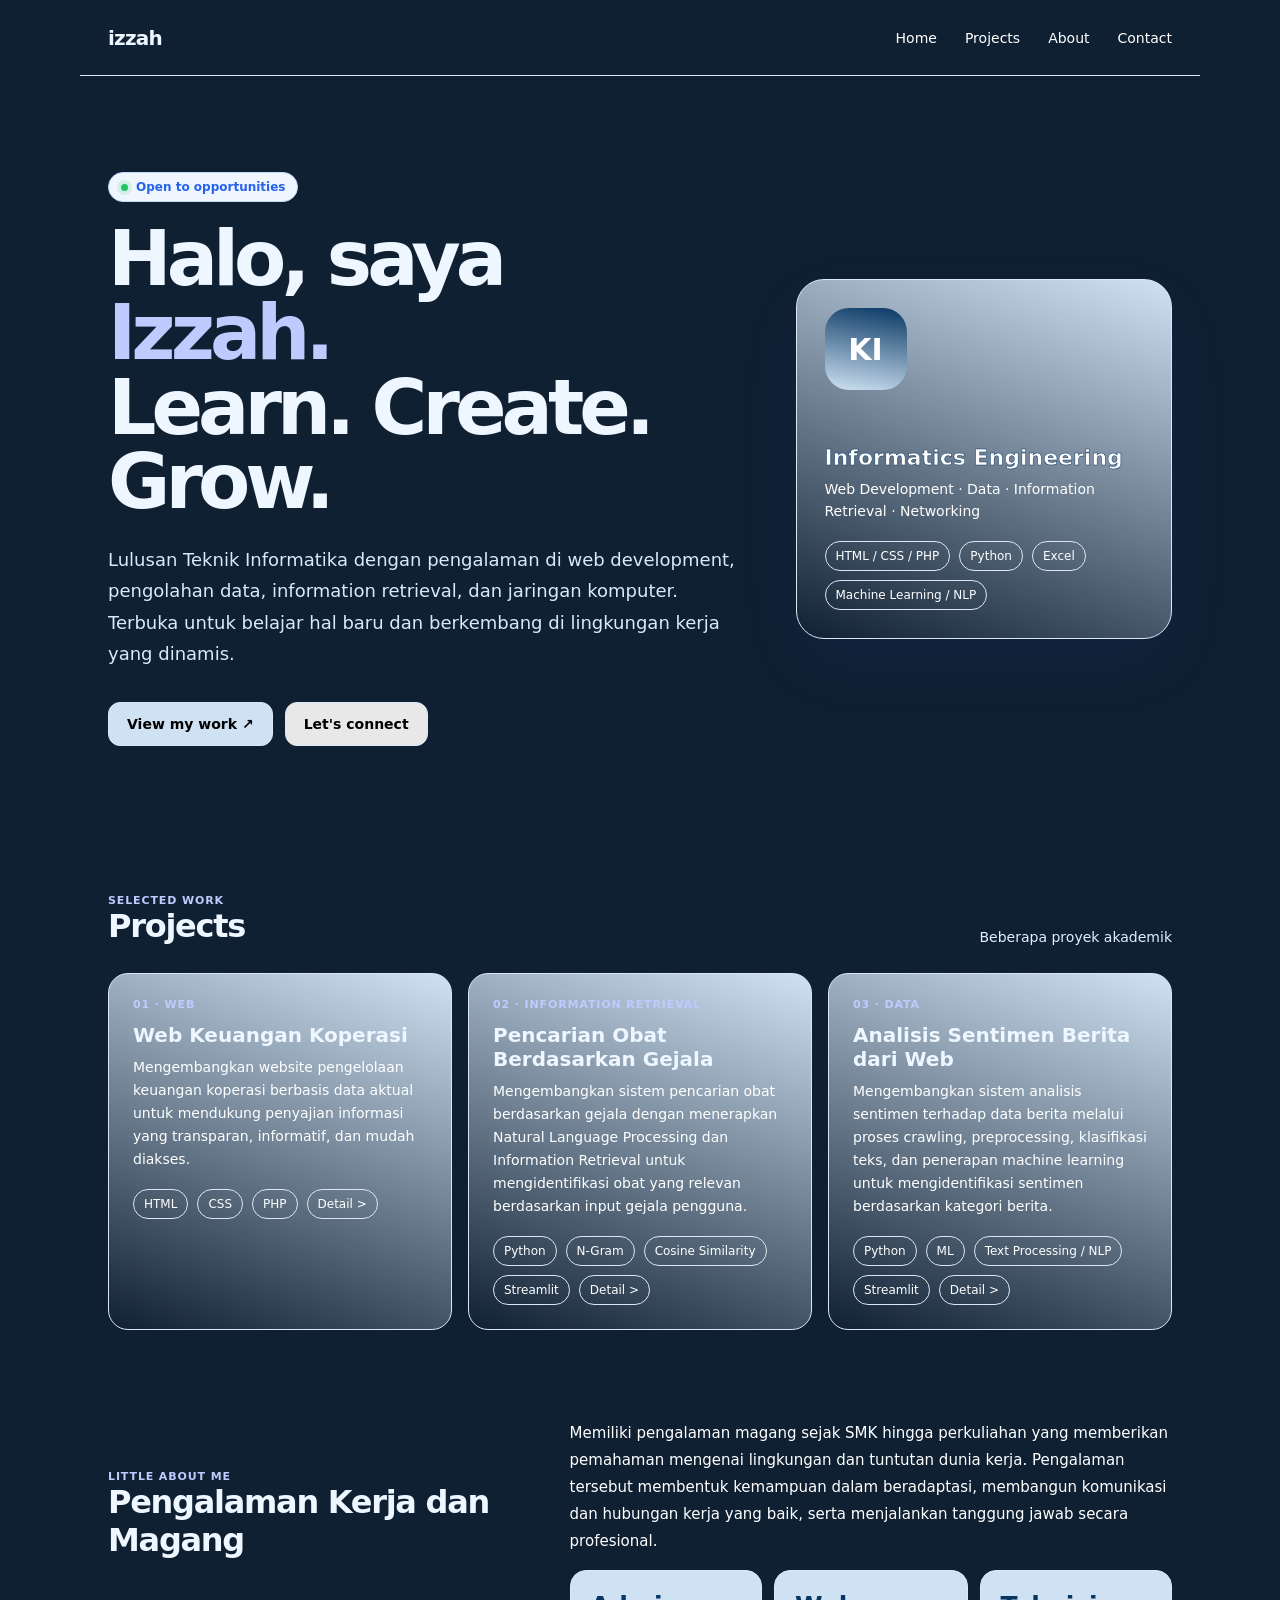
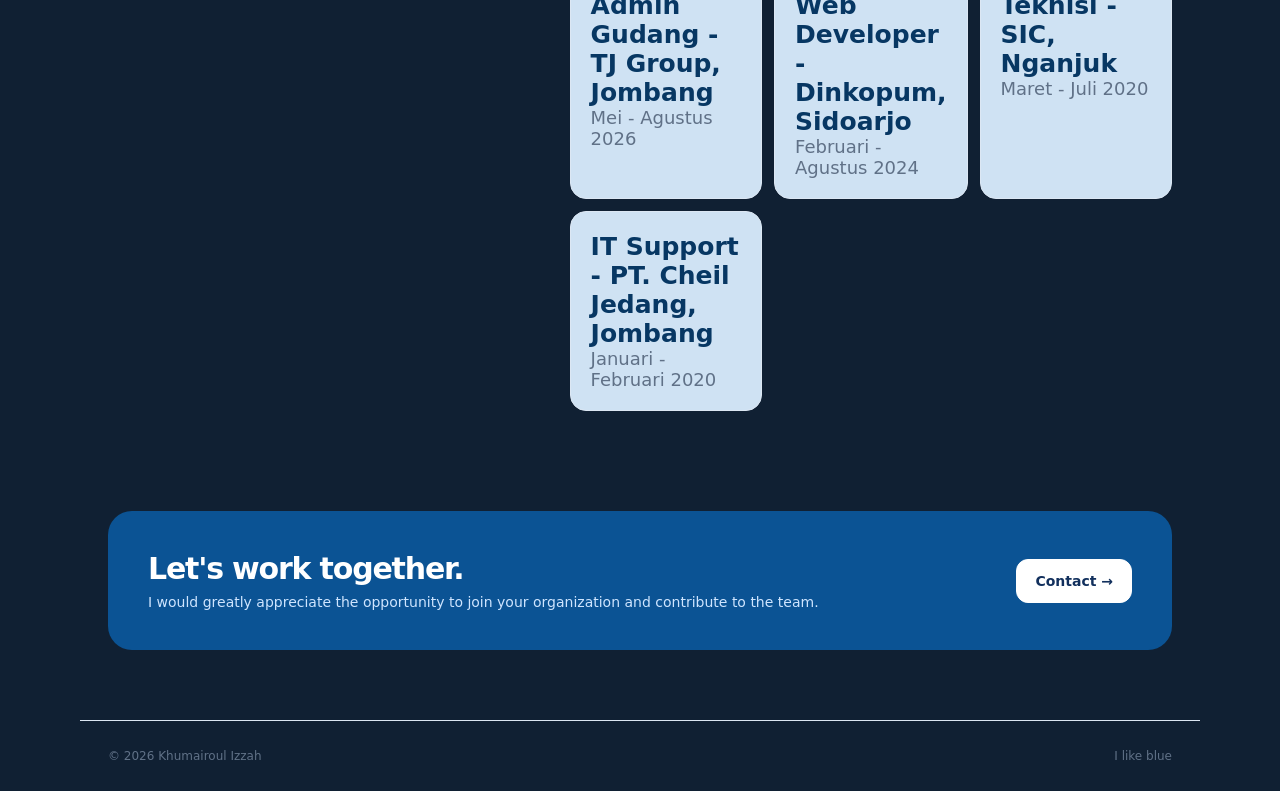
==== index.html @ 6274a968 "Add files via upload" ====
<!doctype html>
<html lang="id">
<head>
    <meta charset="utf-8">
    <meta name="viewport" content="width=device-width, initial-scale=1">
    <title>About KI</title>

    <link rel="stylesheet" href="style.css">
</head>

<body>

<div class="root">

    <nav>
        <div class="logo">izzah<span>.</span></div>

        <div class="navlinks">
            <a href="#home">Home</a>
            <a href="#projects">Projects</a>
            <a href="#about">About</a>
            <a href="#contact">Contact</a>
        </div>
    </nav>

    <main id="home">

        <!-- HERO -->
        <section class="hero">

            <div>
                <div class="eyebrow">
                    <span class="dot"></span>
                    Open to opportunities
                </div>

                <h1>
                    Halo, saya <em>Izzah.</em><br>
                    Learn. Create. Grow.
                </h1>

                <p style="color: #d3eaff;">
                    Lulusan Teknik Informatika dengan pengalaman di web development, pengolahan data, information retrieval, dan jaringan komputer. Terbuka untuk belajar hal baru dan berkembang di lingkungan kerja yang dinamis.
                </p>

                <div class="actions">
                    <a class="btn primary" href="#projects" style="color: black; background-color: #cfe2f3;">
                        View my work ↗
                    </a>

                    <a class="btn secondary" href="#contact" style="background-color: #e8e8e8; color: black;">
                        Let's connect
                    </a>
                </div>
            </div>

            <div class="profile-card">

                <div class="avatar">
                    KI
                </div>

                <div class="mini">
                    <h3 style="color: white; -webkit-text-stroke: 0.5px #073763;">Informatics Engineering</h3>

                    <p style="color: white;">
                        Web Development · Data · Information Retrieval · Networking
                    </p>

                    <div class="skills">
                        <span class="skill">HTML / CSS / PHP</span>
                        <span class="skill">Python</span>
                        <span class="skill">Excel</span>
                        <span class="skill">Machine Learning / NLP</span>
                    </div>
                </div>

            </div>

        </section>


        <!-- PROJECTS -->
        <section class="section" id="projects">

            <div class="section-head">

                <div>
                    <div class="tag">Selected work</div>
                    <h2>Projects</h2>
                </div>

                <p style="color: #e0f0ff;">Beberapa proyek akademik</p>

            </div>


            <div class="grid">

                <article class="card">

                    <div class="tag">01 · Web</div>

                    <h3>Web Keuangan Koperasi</h3>

                    <p style="color: white;">
                        Mengembangkan website pengelolaan keuangan koperasi berbasis data aktual untuk mendukung penyajian informasi yang transparan, informatif, dan mudah diakses.
                    </p>

                    <div class="skills">
                        <span class="skill">HTML</span>
                        <span class="skill">CSS</span>
                        <span class="skill">PHP</span>
                        <a href="d_web.html" class="skill">Detail ></a>
                    </div>

                </article>


                <article class="card">

                    <div class="tag">02 · Information Retrieval</div>

                    <h3>Pencarian Obat Berdasarkan Gejala</h3>

                    <p style="color: white;">
                        Mengembangkan sistem pencarian obat berdasarkan gejala dengan menerapkan Natural Language Processing dan Information Retrieval untuk mengidentifikasi obat yang relevan berdasarkan input gejala pengguna.
                    </p>

                    <div class="skills">
                        <span class="skill">Python</span>
                        <span class="skill">N-Gram</span>
                        <span class="skill">Cosine Similarity</span>
                        <span class="skill">Streamlit</span>
                        <a href="d_obat.html" class="skill">Detail ></a>
                    </div>

                </article>


                <article class="card">

                    <div class="tag">03 · Data</div>

                    <h3>Analisis Sentimen Berita dari Web</h3>

                    <p style="color: white;">
                        Mengembangkan sistem analisis sentimen terhadap data berita melalui proses crawling, preprocessing, klasifikasi teks, dan penerapan machine learning untuk mengidentifikasi sentimen berdasarkan kategori berita.
                    </p>

                    <div class="skills">
                        <span class="skill">Python</span>
                        <span class="skill">ML</span>
                        <span class="skill">Text Processing / NLP</span>
                        <span class="skill">Streamlit</span>
                        <a href="d_sentimen.html" class="skill">Detail ></a>
                    </div>

                </article>

            </div>

        </section>


        <!-- ABOUT -->
        <section class="section" id="about">

            <div class="about">

                <div>
                    <div class="tag">Little about me</div>

                    <h2>
                        Pengalaman Kerja dan Magang
                    </h2>
                </div>


                <div class="about-copy">

                    <p style="color: white;">
                        Memiliki pengalaman magang sejak SMK hingga perkuliahan yang memberikan pemahaman mengenai lingkungan dan tuntutan dunia kerja. Pengalaman tersebut membentuk kemampuan dalam beradaptasi, membangun komunikasi dan hubungan kerja yang baik, serta menjalankan tanggung jawab secara profesional.

                    </p>


                    <div class="stats">

                        <div class="stat" style="background-color: #cfe2f3;">
                            <strong>Admin Gudang - TJ Group, Jombang</strong>
                            <span>Mei - Agustus 2026</span>
                        </div>

                        <div class="stat" style="background-color: #cfe2f3;">
                            <strong>Web Developer - Dinkopum, Sidoarjo</strong>
                            <span>Februari - Agustus 2024</span>
                        </div>

                        <div class="stat" style="background-color: #cfe2f3;">
                            <strong>Teknisi - SIC, Nganjuk</strong>
                            <span>Maret - Juli 2020</span>
                        </div>
                        <div class="stat" style="background-color: #cfe2f3;">
                            <strong>IT Support - PT. Cheil Jedang, Jombang</strong>
                            <span>Januari - Februari 2020</span>
                        </div>

                    </div>

                </div>

            </div>

        </section>


        <!-- CONTACT -->
        <section class="cta" id="contact">

            <div class="cta-box">

                <div>
                    <h2>Let's work together.</h2>

                    <p>
                        I would greatly appreciate the opportunity to join your organization and contribute to the team.
                    </p>
                </div>

                <a class="btn" href="mailto:khumairoizzah@gmail.com">
                    Contact →
                </a>

            </div>

        </section>

    </main>


    <footer>
        <span>© 2026 Khumairoul Izzah</span>
        <span>I like blue</span>
    </footer>

</div>


<script>

document.querySelectorAll('a[href^="#"]').forEach(a => {

    a.addEventListener('click', e => {

        const el = document.querySelector(
            a.getAttribute('href')
        );

        if (el) {
            e.preventDefault();

            el.scrollIntoView({
                behavior: 'smooth'
            });
        }

    });

});

</script>

</body>
</html>
---- style.css ----
:root {
    color-scheme: light dark;

    --bg: #102033;
    --surface: light-dark(#fff, #073763);
    --text: #eef6ff;
    --muted: light-dark(#607187, #9fb0c5);
    --blue: #becbff;
    --cyan: #38bdf8;
    --line: light-dark(#dce7f3, #20334b);
}

* {
    box-sizing: border-box;
}

html {
    scroll-behavior: smooth;
}

body {
    margin: 0;
    font-family: Inter, ui-sans-serif, system-ui, -apple-system,
        BlinkMacSystemFont, "Segoe UI", sans-serif;
    background: var(--bg);
    color: var(--text);
}

.root {
    min-height: 100vh;
    background: var(--bg);
}


/* =========================
   NAVIGATION
========================= */

nav {
    height: 76px;
    display: flex;
    align-items: center;
    justify-content: space-between;
    max-width: 1120px;
    margin: auto;
    padding: 0 28px;
    border-bottom: 1px solid var(--line);
}

.logo {
    font-weight: 800;
    font-size: 20px;
    letter-spacing: -0.04em;
}

.logo span {
    color: var(--bg);
}

.navlinks {
    display: flex;
    gap: 28px;
}

.navlinks a {
    color: white;
    text-decoration: none;
    font-size: 14px;
}

.navlinks a:hover {
    color: var(--text);
}


/* =========================
   HERO
========================= */

.hero {
    max-width: 1120px;
    margin: auto;
    padding: 96px 28px 78px;
    display: grid;
    grid-template-columns: 1.25fr 0.75fr;
    gap: 60px;
    align-items: center;
}

.eyebrow {
    display: inline-flex;
    align-items: center;
    gap: 8px;
    padding: 7px 12px;
    border: 1px solid #bfdbfe;
    border-radius: 999px;
    color: #2563eb;
    background: light-dark(#eff6ff, #10284a);
    font-size: 12px;
    font-weight: 700;
    margin-bottom: 20px;
}

.dot {
    width: 7px;
    height: 7px;
    background: #22c55e;
    border-radius: 50%;
    box-shadow: 0 0 0 4px #22c55e22;
}

h1 {
    font-size: clamp(46px, 7vw, 76px);
    line-height: 0.98;
    letter-spacing: -0.065em;
    margin: 0 0 24px;
    max-width: 760px;
}

h1 em {
    font-style: normal;
    color: var(--blue);
}

.hero p {
    font-size: 18px;
    line-height: 1.75;
    color: var(--muted);
    max-width: 650px;
    margin: 0 0 32px;
}

.actions {
    display: flex;
    gap: 12px;
    flex-wrap: wrap;
}

.btn {
    padding: 13px 18px;
    border-radius: 12px;
    text-decoration: none;
    font-size: 14px;
    font-weight: 750;
    border: 1px solid var(--line);
}


/* =========================
   PROFILE CARD
========================= */

.profile-card {
    position: relative;
    background: linear-gradient(
        200deg,
        #cfe2f3,
        #37516900
    );
    border: 1px solid var(--line);
    border-radius: 28px;
    padding: 28px;
    min-height: 330px;
    overflow: hidden;
    box-shadow: 0 25px 70px #1d4ed811;
}

.avatar {
    width: 82px;
    height: 82px;
    border-radius: 24px;
    background: linear-gradient(190deg, #073763, #cfe2f3);
    display: grid;
    place-items: center;
    color: white;
    font-size: 30px;
    font-weight: 850;
    margin-bottom: 55px;
}

.mini {
    position: relative;
    z-index: 1;
}

.mini h3 {
    font-size: 22px;
    margin: 0 0 8px;
}

.mini p {
    font-size: 14px;
    line-height: 1.6;
    margin: 0;
}


/* =========================
   GENERAL SECTION
========================= */

.section {
    max-width: 1120px;
    margin: auto;
    padding: 70px 28px;
}

.section-head {
    display: flex;
    justify-content: space-between;
    align-items: end;
    gap: 20px;
    margin-bottom: 28px;
}

.section h2 {
    font-size: 32px;
    letter-spacing: -0.04em;
    margin: 0;
}

.section-head p {
    margin: 0;
    color: var(--muted);
    font-size: 14px;
}


/* =========================
   PROJECT CARDS
========================= */

.grid {
    display: grid;
    grid-template-columns: repeat(3, 1fr);
    gap: 16px;
}

.card {
    background: linear-gradient(200deg, #cfe2f3, #37516900);
    border: 1px solid var(--line);
    border-radius: 20px;
    padding: 24px;
    transition: transform 0.2s, border-color 0.2s;
}

.card:hover {
    transform: translateY(-4px);
    border-color: #93c5fd;
}

.tag {
    font-size: 11px;
    font-weight: 800;
    color: var(--blue);
    letter-spacing: 0.08em;
    text-transform: uppercase;
}

.card h3 {
    font-size: 20px;
    margin: 12px 0 9px;
}

.card p {
    font-size: 14px;
    line-height: 1.65;
    color: var(--muted);
    margin: 0;
}


/* =========================
   SKILLS
========================= */

.skills {
    display: flex;
    flex-wrap: wrap;
    gap: 9px;
    margin-top: 18px;
}

.skill {
    font-size: 12px;
    border: 1px solid var(--line);
    padding: 7px 10px;
    border-radius: 999px;
    color: white;
    text-decoration: none;
}


/* =========================
   ABOUT
========================= */

.about {
    display: grid;
    grid-template-columns: 0.8fr 1.2fr;
    gap: 60px;
    align-items: start;
}

.about-copy p {
    line-height: 1.8;
    font-size: 15px;
    margin-top: -50px;
}

.stats {
    display: grid;
    grid-template-columns: repeat(3, 1fr);
    gap: 12px;
}

.stat {
    padding: 20px;
    border: 1px solid var(--line);
    border-radius: 16px;
}

.stat strong {
    font-size: 25px;
    display: block;
    color: #073763;
}

.stat span {
    font-size: 18px;
    color: var(--muted);
}


/* =========================
   CONTACT
========================= */

.cta {
    max-width: 1120px;
    margin: 30px auto 70px;
    padding: 0 28px;
}

.cta-box {
    border-radius: 24px;
    padding: 40px;
    background: #0b5394;
    color: white;
    display: flex;
    justify-content: space-between;
    align-items: center;
    gap: 30px;
}

.cta-box h2 {
    margin: 0 0 8px;
    font-size: 30px;
    letter-spacing: -0.04em;
}

.cta-box p {
    margin: 0;
    color: #cfe5ff;
    font-size: 14px;
}

.cta-box .btn {
    background: white;
    color: #12305d;
    border-color: white;
}


/* =========================
   FOOTER
========================= */

footer {
    max-width: 1120px;
    margin: auto;
    padding: 28px;
    border-top: 1px solid var(--line);
    color: var(--muted);
    font-size: 12px;
    display: flex;
    justify-content: space-between;
}


/* =========================
   RESPONSIVE
========================= */

@media (max-width: 800px) {

    .hero,
    .about {
        grid-template-columns: 1fr;
    }

    .hero {
        padding-top: 65px;
    }

    .grid {
        grid-template-columns: 1fr;
    }

    .navlinks {
        gap: 14px;
    }

    .navlinks a:nth-child(2) {
        display: none;
    }

    .profile-card {
        min-height: 280px;
    }

    .cta-box {
        display: block;
    }

    .cta-box .btn {
        display: inline-block;
        margin-top: 22px;
    }

    .stats {
        grid-template-columns: 1fr 1fr;
    }
}
.documentation-image img {
    width: 500px;
    height: auto;
}
.documentation-image{
    text-align: center;
}
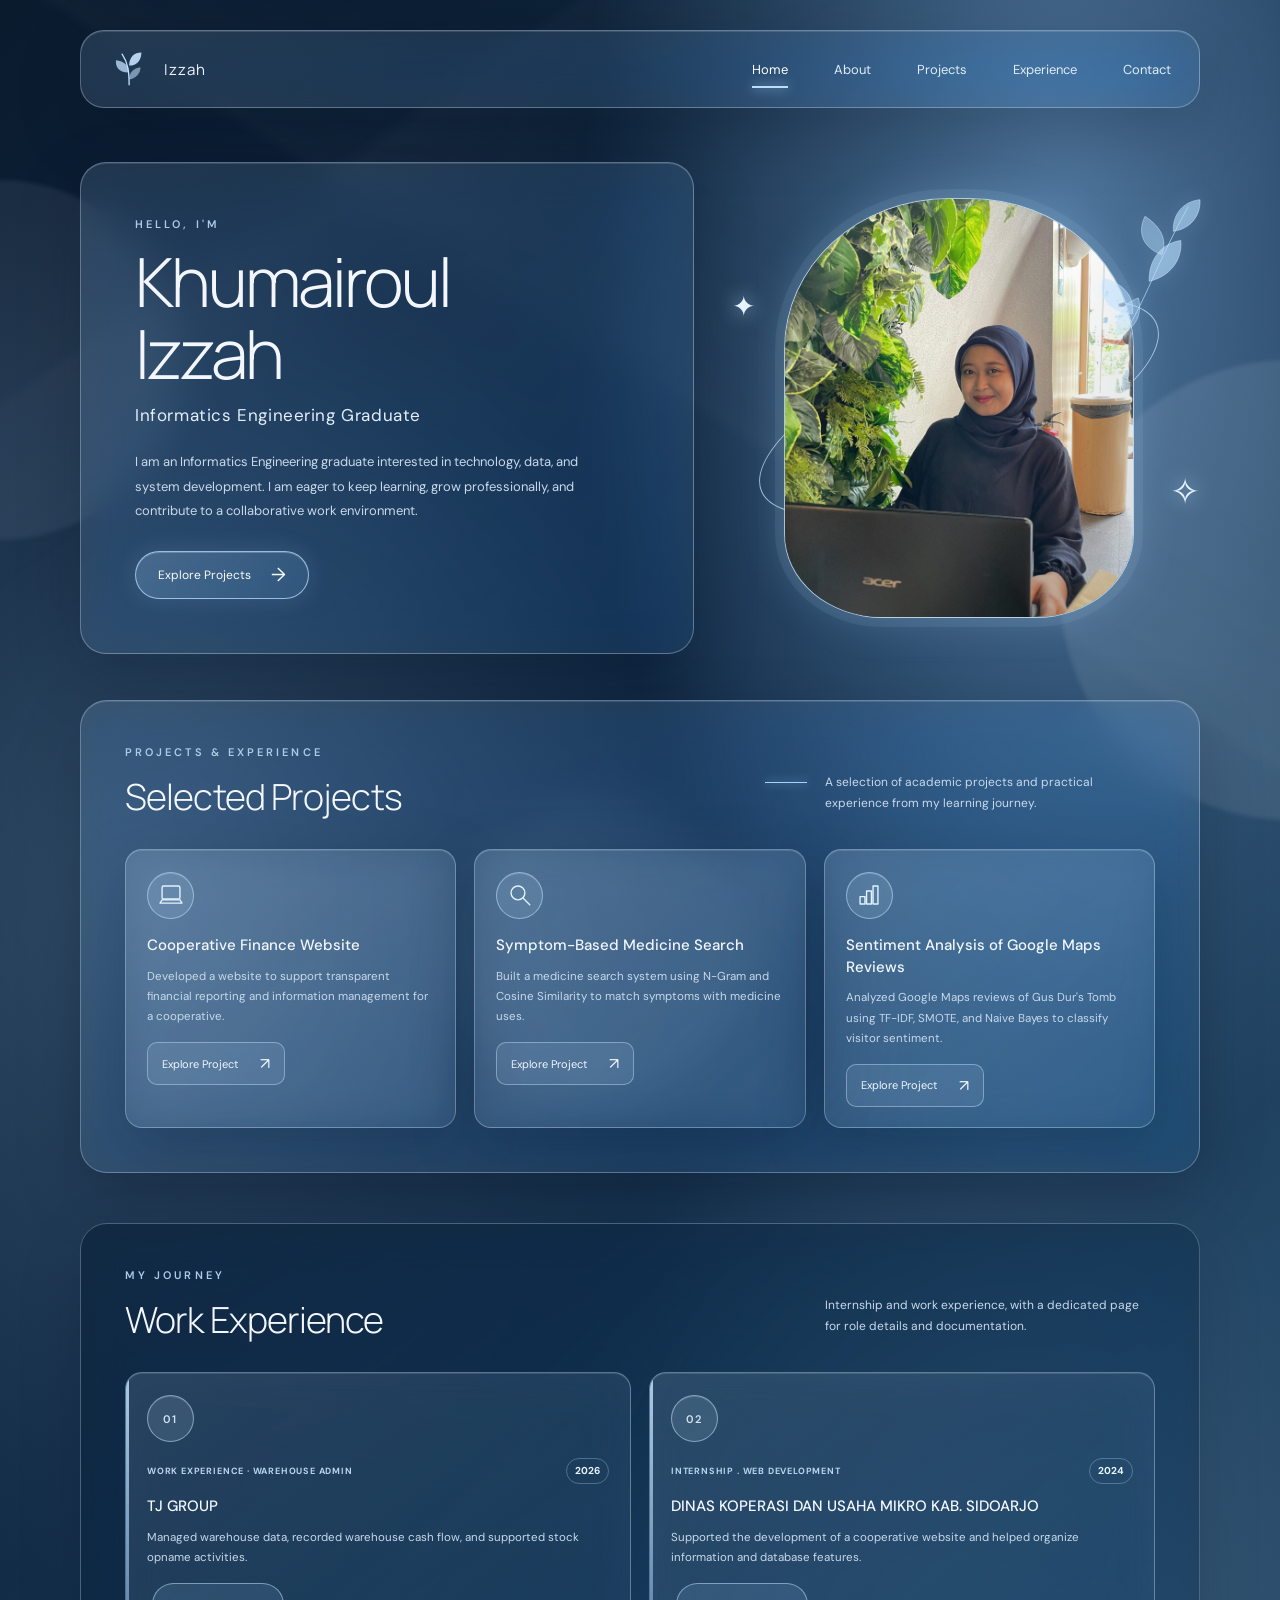
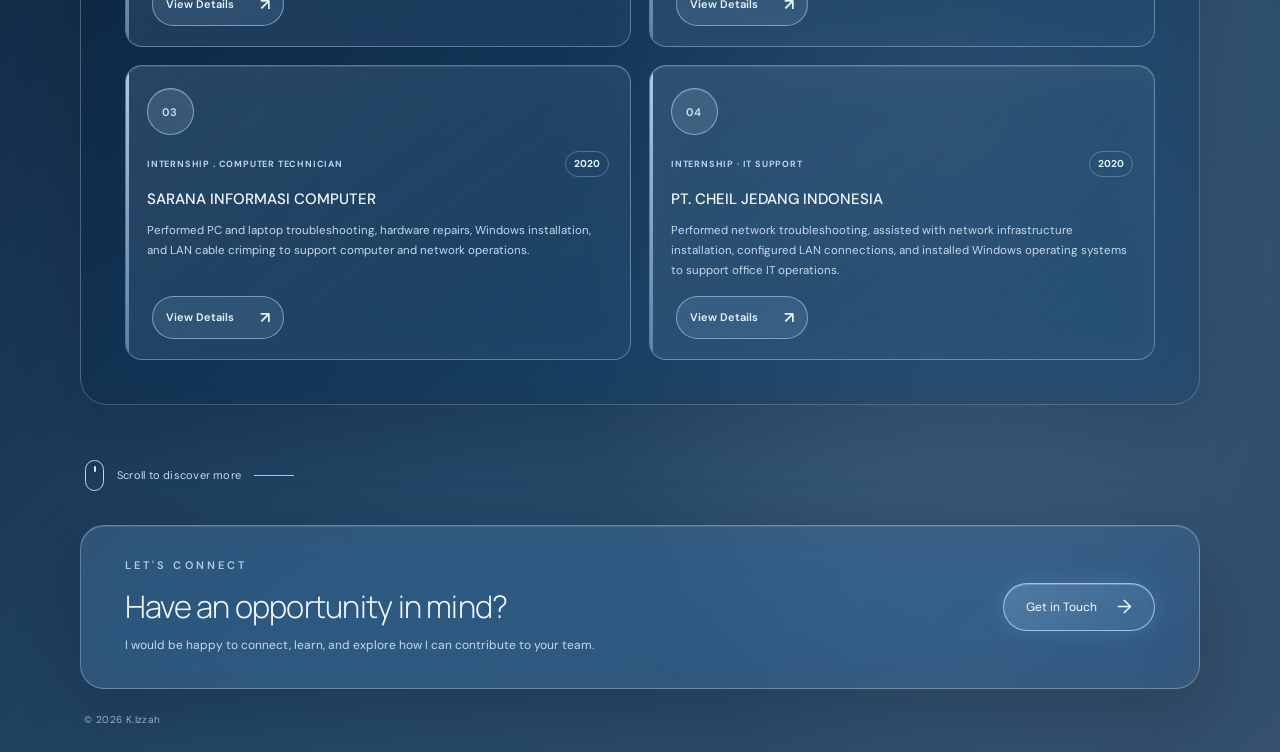
==== commit 1b88f50f: "Add files via upload" ====
--- a/index.html
+++ b/index.html
@@ -1,275 +1,174 @@
-<!doctype html>
-<html lang="id">
+<!DOCTYPE html>
+<html lang="en">
 <head>
-    <meta charset="utf-8">
-    <meta name="viewport" content="width=device-width, initial-scale=1">
-    <title>About KI</title>
+  <meta charset="UTF-8">
+  <meta name="viewport" content="width=device-width, initial-scale=1.0">
+  <meta name="description" content="The personal portfolio of Izzah Khumairoul, Informatics Engineering graduate.">
+  <title>Portfolio | Izzah</title>
+  <link rel="preconnect" href="https://fonts.googleapis.com">
+  <link rel="preconnect" href="https://fonts.gstatic.com" crossorigin>
+  <link href="https://fonts.googleapis.com/css2?family=DM+Sans:wght@400;500;600;700&family=Manrope:wght@300;400;500;600;700&display=swap" rel="stylesheet">
+  <link rel="stylesheet" href="style.css">
+</head>
+<body>
+  <div class="ambient ambient-one"></div>
+  <div class="ambient ambient-two"></div>
+  <div class="ambient ambient-three"></div>
+  <div class="page-shell">
+    <header class="glass navbar">
+      <a class="brand" href="#home" aria-label="Izzah Khumairoul home">
+        <span class="brand-mark" aria-hidden="true">
+          <svg viewBox="0 0 48 48" fill="none">
+            <path d="M23 42C23 28 22 17 15 7" stroke="currentColor" stroke-width="1.5" stroke-linecap="round"/>
+            <path d="M22 28C11 28 7 21 8 14C17 15 23 20 22 28Z" fill="currentColor" fill-opacity=".75"/>
+            <path d="M23 20C23 10 29 5 37 5C37 14 32 20 23 20Z" fill="currentColor" fill-opacity=".9"/>
+            <path d="M23 36C31 35 36 29 36 22C28 23 23 28 23 36Z" fill="currentColor" fill-opacity=".55"/>
+          </svg>
+        </span>
+        <span>Izzah</span>
+      </a>
+      <nav class="nav-links" aria-label="Main navigation">
+        <a class="active" href="#home">Home</a>
+        <a href="#about">About</a>
+        <a href="#projects">Projects</a>
+        <a href="#work-experience">Experience</a>
+        <a href="#contact">Contact</a>
+      </nav>
+    </header>
 
-    <link rel="stylesheet" href="style.css">
-</head>
+    <main>
+      <section class="hero" id="home">
+        <div class="glass hero-copy" id="about">
+          <p class="eyebrow">HELLO, I'M</p>
+          <h1>Khumairoul <br> Izzah</h1>
+          <p class="role">Informatics Engineering Graduate</p>
+          <p class="intro">I am an Informatics Engineering graduate interested in technology, data, and system development. I am eager to keep learning, grow professionally, and contribute to a collaborative work environment.</p>
+          <a class="button" href="#projects">Explore Projects <span aria-hidden="true">→</span></a>
+        </div>
 
-<body>
+        <div class="portrait-wrap" aria-label="Portrait area">
+          <div class="portrait-orbit orbit-one"></div>
+          <div class="portrait-orbit orbit-two"></div>
+          <div class="portrait-frame">
+            <!-- Replace profile.jpg with your own portrait file. -->
+            <img src="profile.jpg" alt="Portrait of Izzah Khumairoul" onerror="this.style.display='none'; this.nextElementSibling.style.display='grid';">
+            <div class="portrait-fallback">
+              <span class="fallback-initials">IK</span>
+              <span class="fallback-note">YOUR PORTRAIT</span>
+            </div>
+          </div>
+          <span class="sparkle sparkle-one">✦</span>
+          <span class="sparkle sparkle-two">✧</span>
+          <svg class="leaf-decoration" viewBox="0 0 150 220" fill="none" aria-hidden="true">
+            <path d="M20 205C65 160 76 104 124 18" stroke="#B8DFFF" stroke-opacity=".7" stroke-width="1.2"/>
+            <path d="M57 147C25 145 16 123 22 104C47 111 60 127 57 147Z" fill="#B9DFFF" fill-opacity=".5" stroke="#D8ECFF" stroke-opacity=".55"/>
+            <path d="M77 108C76 81 93 62 115 59C117 83 102 102 77 108Z" fill="#B9DFFF" fill-opacity=".62" stroke="#D8ECFF" stroke-opacity=".55"/>
+            <path d="M92 76C68 67 63 48 72 30C92 43 99 59 92 76Z" fill="#B9DFFF" fill-opacity=".45" stroke="#D8ECFF" stroke-opacity=".55"/>
+            <path d="M38 174C34 151 45 135 64 128C70 150 58 167 38 174Z" fill="#B9DFFF" fill-opacity=".38" stroke="#D8ECFF" stroke-opacity=".55"/>
+            <path d="M106 48C105 26 119 12 138 10C139 30 126 45 106 48Z" fill="#B9DFFF" fill-opacity=".6" stroke="#D8ECFF" stroke-opacity=".55"/>
+          </svg>
+        </div>
+      </section>
 
-<div class="root">
+      <section class="glass projects-section" id="projects">
+        <div class="section-heading">
+          <div>
+            <p class="eyebrow">PROJECTS & EXPERIENCE</p>
+            <h2>Selected Projects</h2>
+          </div>
+          <p class="section-description">A selection of academic projects and practical experience from my learning journey.</p>
+        </div>
 
-    <nav>
-        <div class="logo">izzah<span>.</span></div>
+        <div class="project-grid">
+          <article class="project-card glass">
+            <div class="project-icon" aria-hidden="true">
+              <svg viewBox="0 0 32 32" fill="none"><rect x="5" y="5" width="22" height="16" rx="2" stroke="currentColor" stroke-width="1.7"/><path d="M2.5 26H29.5L27 22H5L2.5 26Z" stroke="currentColor" stroke-width="1.7" stroke-linejoin="round"/></svg>
+            </div>
+            <h3>Cooperative Finance Website</h3>
+            <p>Developed a website to support transparent financial reporting and information management for a cooperative.</p>
+            <a class="detail-button" href="projects/cooperative-finance.html">Explore Project <span aria-hidden="true">↗</span></a>
+          </article>
 
-        <div class="navlinks">
-            <a href="#home">Home</a>
-            <a href="#projects">Projects</a>
-            <a href="#about">About</a>
-            <a href="#contact">Contact</a>
+          <article class="project-card glass">
+            <div class="project-icon" aria-hidden="true">
+              <svg viewBox="0 0 32 32" fill="none"><circle cx="13.5" cy="13.5" r="8.5" stroke="currentColor" stroke-width="1.7"/><path d="M20 20L28 28" stroke="currentColor" stroke-width="1.7" stroke-linecap="round"/></svg>
+            </div>
+            <h3>Symptom-Based Medicine Search</h3>
+            <p>Built a medicine search system using N-Gram and Cosine Similarity to match symptoms with medicine uses.</p>
+            <a class="detail-button" href="projects/medicine-search.html">Explore Project <span aria-hidden="true">↗</span></a>
+          </article>
+
+          <article class="project-card glass">
+            <div class="project-icon" aria-hidden="true">
+              <svg viewBox="0 0 32 32" fill="none"><path d="M5 27V18H11V27H5Z M13 27V11H19V27H13Z M21 27V5H27V27H21Z" stroke="currentColor" stroke-width="1.7" stroke-linejoin="round"/></svg>
+            </div>
+            <h3>Sentiment Analysis of Google Maps Reviews</h3>
+            <p>Analyzed Google Maps reviews of Gus Dur's Tomb using TF-IDF, SMOTE, and Naive Bayes to classify visitor sentiment.</p>
+            <a class="detail-button" href="projects/sentiment-analysis.html">Explore Project <span aria-hidden="true">↗</span></a>
+          </article>
         </div>
-    </nav>
-
-    <main id="home">
-
-        <!-- HERO -->
-        <section class="hero">
-
-            <div>
-                <div class="eyebrow">
-                    <span class="dot"></span>
-                    Open to opportunities
-                </div>
-
-                <h1>
-                    Halo, saya <em>Izzah.</em><br>
-                    Learn. Create. Grow.
-                </h1>
-
-                <p style="color: #d3eaff;">
-                    Lulusan Teknik Informatika dengan pengalaman di web development, pengolahan data, information retrieval, dan jaringan komputer. Terbuka untuk belajar hal baru dan berkembang di lingkungan kerja yang dinamis.
-                </p>
-
-                <div class="actions">
-                    <a class="btn primary" href="#projects" style="color: black; background-color: #cfe2f3;">
-                        View my work ↗
-                    </a>
-
-                    <a class="btn secondary" href="#contact" style="background-color: #e8e8e8; color: black;">
-                        Let's connect
-                    </a>
-                </div>
-            </div>
-
-            <div class="profile-card">
-
-                <div class="avatar">
-                    KI
-                </div>
-
-                <div class="mini">
-                    <h3 style="color: white; -webkit-text-stroke: 0.5px #073763;">Informatics Engineering</h3>
-
-                    <p style="color: white;">
-                        Web Development · Data · Information Retrieval · Networking
-                    </p>
-
-                    <div class="skills">
-                        <span class="skill">HTML / CSS / PHP</span>
-                        <span class="skill">Python</span>
-                        <span class="skill">Excel</span>
-                        <span class="skill">Machine Learning / NLP</span>
-                    </div>
-                </div>
-
-            </div>
-
-        </section>
+      </section>
 
 
-        <!-- PROJECTS -->
-        <section class="section" id="projects">
+      <section class="glass experience-section" id="work-experience">
+        <div class="experience-heading">
+          <div>
+            <p class="eyebrow">MY JOURNEY</p>
+            <h2>Work Experience</h2>
+          </div>
+          <p class="experience-description">Internship and work experience, with a dedicated page for role details and documentation.</p>
+        </div>
 
-            <div class="section-head">
+        <div class="experience-grid">
+          <article class="experience-card">
+            <div class="project-icon experience-icon"><span>01</span></div>
+            <p class="experience-meta">WORK EXPERIENCE · WAREHOUSE ADMIN <span>2026</span></p>
+            <h3>TJ GROUP</h3>
+            <p>Managed warehouse data, recorded warehouse cash flow, and supported stock opname activities.</p>
+            <a class="detail-button experience-button" href="experience/tj-group.html">View Details <span aria-hidden="true">↗</span></a>
+          </article>
 
-                <div>
-                    <div class="tag">Selected work</div>
-                    <h2>Projects</h2>
-                </div>
+          <article class="experience-card">
+            <div class="project-icon experience-icon"><span>02</span></div>
+            <p class="experience-meta">INTERNSHIP . WEB DEVELOPMENT<span>2024</span></p>
+            <h3>DINAS KOPERASI DAN USAHA MIKRO KAB. SIDOARJO</h3>
+            <p>Supported the development of a cooperative website and helped organize information and database features.</p>
+            <a class="detail-button experience-button" href="experience/dinkopum.html">View Details <span aria-hidden="true">↗</span></a>
+          </article>
 
-                <p style="color: #e0f0ff;">Beberapa proyek akademik</p>
+          <article class="experience-card">
+            <div class="project-icon experience-icon"><span>03</span></div>
+            <p class="experience-meta">INTERNSHIP . COMPUTER TECHNICIAN<span>2020</span></p>
+            <h3>SARANA INFORMASI COMPUTER</h3>
+            <p>Performed PC and laptop troubleshooting, hardware repairs, Windows installation, and LAN cable crimping to support computer and network operations.</p>
+            <a class="detail-button experience-button" href="experience/sic.html">View Details <span aria-hidden="true">↗</span></a>
+          </article>
 
-            </div>
+          <article class="experience-card">
+            <div class="project-icon experience-icon"><span>04</span></div>
+            <p class="experience-meta">INTERNSHIP · IT SUPPORT <span>2020</span></p>
+            <h3>PT. CHEIL JEDANG INDONESIA</h3>
+            <p>Performed network troubleshooting, assisted with network infrastructure installation, configured LAN connections, and installed Windows operating systems to support office IT operations.</p>
+            <a class="detail-button experience-button" href="experience/pt-cji.html">View Details <span aria-hidden="true">↗</span></a>
+          </article>
+        </div>
+      </section>
 
+      <div class="scroll-hint"><span class="mouse-icon"><span></span></span><span>Scroll to discover more</span><span class="hint-line"></span></div>
 
-            <div class="grid">
-
-                <article class="card">
-
-                    <div class="tag">01 · Web</div>
-
-                    <h3>Web Keuangan Koperasi</h3>
-
-                    <p style="color: white;">
-                        Mengembangkan website pengelolaan keuangan koperasi berbasis data aktual untuk mendukung penyajian informasi yang transparan, informatif, dan mudah diakses.
-                    </p>
-
-                    <div class="skills">
-                        <span class="skill">HTML</span>
-                        <span class="skill">CSS</span>
-                        <span class="skill">PHP</span>
-                        <a href="d_web.html" class="skill">Detail ></a>
-                    </div>
-
-                </article>
-
-
-                <article class="card">
-
-                    <div class="tag">02 · Information Retrieval</div>
-
-                    <h3>Pencarian Obat Berdasarkan Gejala</h3>
-
-                    <p style="color: white;">
-                        Mengembangkan sistem pencarian obat berdasarkan gejala dengan menerapkan Natural Language Processing dan Information Retrieval untuk mengidentifikasi obat yang relevan berdasarkan input gejala pengguna.
-                    </p>
-
-                    <div class="skills">
-                        <span class="skill">Python</span>
-                        <span class="skill">N-Gram</span>
-                        <span class="skill">Cosine Similarity</span>
-                        <span class="skill">Streamlit</span>
-                        <a href="d_obat.html" class="skill">Detail ></a>
-                    </div>
-
-                </article>
-
-
-                <article class="card">
-
-                    <div class="tag">03 · Data</div>
-
-                    <h3>Analisis Sentimen Berita dari Web</h3>
-
-                    <p style="color: white;">
-                        Mengembangkan sistem analisis sentimen terhadap data berita melalui proses crawling, preprocessing, klasifikasi teks, dan penerapan machine learning untuk mengidentifikasi sentimen berdasarkan kategori berita.
-                    </p>
-
-                    <div class="skills">
-                        <span class="skill">Python</span>
-                        <span class="skill">ML</span>
-                        <span class="skill">Text Processing / NLP</span>
-                        <span class="skill">Streamlit</span>
-                        <a href="d_sentimen.html" class="skill">Detail ></a>
-                    </div>
-
-                </article>
-
-            </div>
-
-        </section>
-
-
-        <!-- ABOUT -->
-        <section class="section" id="about">
-
-            <div class="about">
-
-                <div>
-                    <div class="tag">Little about me</div>
-
-                    <h2>
-                        Pengalaman Kerja dan Magang
-                    </h2>
-                </div>
-
-
-                <div class="about-copy">
-
-                    <p style="color: white;">
-                        Memiliki pengalaman magang sejak SMK hingga perkuliahan yang memberikan pemahaman mengenai lingkungan dan tuntutan dunia kerja. Pengalaman tersebut membentuk kemampuan dalam beradaptasi, membangun komunikasi dan hubungan kerja yang baik, serta menjalankan tanggung jawab secara profesional.
-
-                    </p>
-
-
-                    <div class="stats">
-
-                        <div class="stat" style="background-color: #cfe2f3;">
-                            <strong>Admin Gudang - TJ Group, Jombang</strong>
-                            <span>Mei - Agustus 2026</span>
-                        </div>
-
-                        <div class="stat" style="background-color: #cfe2f3;">
-                            <strong>Web Developer - Dinkopum, Sidoarjo</strong>
-                            <span>Februari - Agustus 2024</span>
-                        </div>
-
-                        <div class="stat" style="background-color: #cfe2f3;">
-                            <strong>Teknisi - SIC, Nganjuk</strong>
-                            <span>Maret - Juli 2020</span>
-                        </div>
-                        <div class="stat" style="background-color: #cfe2f3;">
-                            <strong>IT Support - PT. Cheil Jedang, Jombang</strong>
-                            <span>Januari - Februari 2020</span>
-                        </div>
-
-                    </div>
-
-                </div>
-
-            </div>
-
-        </section>
-
-
-        <!-- CONTACT -->
-        <section class="cta" id="contact">
-
-            <div class="cta-box">
-
-                <div>
-                    <h2>Let's work together.</h2>
-
-                    <p>
-                        I would greatly appreciate the opportunity to join your organization and contribute to the team.
-                    </p>
-                </div>
-
-                <a class="btn" href="mailto:khumairoizzah@gmail.com">
-                    Contact →
-                </a>
-
-            </div>
-
-        </section>
-
+      <section class="glass contact-section" id="contact">
+        <div>
+          <p class="eyebrow">LET'S CONNECT</p>
+          <h2>Have an opportunity in mind?</h2>
+          <p class="contact-copy">I would be happy to connect, learn, and explore how I can contribute to your team.</p>
+        </div>
+        <a class="button" href="mailto:khumairoizzah@gmail.com">Get in Touch <span aria-hidden="true">→</span></a>
+      </section>
     </main>
 
-
-    <footer>
-        <span>© 2026 Khumairoul Izzah</span>
-        <span>I like blue</span>
+    <footer class="footer">
+      <span>© <span id="year">2026</span> K.Izzah</span>
     </footer>
-
-</div>
-
-
-<script>
-
-document.querySelectorAll('a[href^="#"]').forEach(a => {
-
-    a.addEventListener('click', e => {
-
-        const el = document.querySelector(
-            a.getAttribute('href')
-        );
-
-        if (el) {
-            e.preventDefault();
-
-            el.scrollIntoView({
-                behavior: 'smooth'
-            });
-        }
-
-    });
-
-});
-
-</script>
-
+  </div>
 </body>
-</html>+</html>
--- a/style.css
+++ b/style.css
@@ -1,441 +1,329 @@
-:root {
-    color-scheme: light dark;
-
-    --bg: #102033;
-    --surface: light-dark(#fff, #073763);
-    --text: #eef6ff;
-    --muted: light-dark(#607187, #9fb0c5);
-    --blue: #becbff;
-    --cyan: #38bdf8;
-    --line: light-dark(#dce7f3, #20334b);
-}
-
-* {
-    box-sizing: border-box;
-}
-
-html {
-    scroll-behavior: smooth;
-}
-
-body {
-    margin: 0;
-    font-family: Inter, ui-sans-serif, system-ui, -apple-system,
-        BlinkMacSystemFont, "Segoe UI", sans-serif;
-    background: var(--bg);
-    color: var(--text);
-}
-
-.root {
-    min-height: 100vh;
-    background: var(--bg);
-}
-
-
-/* =========================
-   NAVIGATION
-========================= */
-
-nav {
-    height: 76px;
-    display: flex;
-    align-items: center;
-    justify-content: space-between;
-    max-width: 1120px;
-    margin: auto;
-    padding: 0 28px;
-    border-bottom: 1px solid var(--line);
-}
-
-.logo {
-    font-weight: 800;
-    font-size: 20px;
-    letter-spacing: -0.04em;
-}
-
-.logo span {
-    color: var(--bg);
-}
-
-.navlinks {
-    display: flex;
-    gap: 28px;
-}
-
-.navlinks a {
-    color: white;
-    text-decoration: none;
-    font-size: 14px;
-}
-
-.navlinks a:hover {
-    color: var(--text);
-}
-
-
-/* =========================
-   HERO
-========================= */
-
-.hero {
-    max-width: 1120px;
-    margin: auto;
-    padding: 96px 28px 78px;
-    display: grid;
-    grid-template-columns: 1.25fr 0.75fr;
-    gap: 60px;
-    align-items: center;
-}
-
-.eyebrow {
-    display: inline-flex;
-    align-items: center;
-    gap: 8px;
-    padding: 7px 12px;
-    border: 1px solid #bfdbfe;
-    border-radius: 999px;
-    color: #2563eb;
-    background: light-dark(#eff6ff, #10284a);
-    font-size: 12px;
-    font-weight: 700;
-    margin-bottom: 20px;
-}
-
-.dot {
-    width: 7px;
-    height: 7px;
-    background: #22c55e;
-    border-radius: 50%;
-    box-shadow: 0 0 0 4px #22c55e22;
-}
-
-h1 {
-    font-size: clamp(46px, 7vw, 76px);
-    line-height: 0.98;
-    letter-spacing: -0.065em;
-    margin: 0 0 24px;
-    max-width: 760px;
-}
-
-h1 em {
-    font-style: normal;
-    color: var(--blue);
-}
-
-.hero p {
-    font-size: 18px;
-    line-height: 1.75;
-    color: var(--muted);
-    max-width: 650px;
-    margin: 0 0 32px;
-}
-
-.actions {
-    display: flex;
-    gap: 12px;
-    flex-wrap: wrap;
-}
-
-.btn {
-    padding: 13px 18px;
-    border-radius: 12px;
-    text-decoration: none;
-    font-size: 14px;
-    font-weight: 750;
-    border: 1px solid var(--line);
-}
-
-
-/* =========================
-   PROFILE CARD
-========================= */
-
-.profile-card {
-    position: relative;
-    background: linear-gradient(
-        200deg,
-        #cfe2f3,
-        #37516900
-    );
-    border: 1px solid var(--line);
-    border-radius: 28px;
-    padding: 28px;
-    min-height: 330px;
-    overflow: hidden;
-    box-shadow: 0 25px 70px #1d4ed811;
-}
-
-.avatar {
-    width: 82px;
-    height: 82px;
-    border-radius: 24px;
-    background: linear-gradient(190deg, #073763, #cfe2f3);
-    display: grid;
-    place-items: center;
-    color: white;
-    font-size: 30px;
-    font-weight: 850;
-    margin-bottom: 55px;
-}
-
-.mini {
-    position: relative;
-    z-index: 1;
-}
-
-.mini h3 {
-    font-size: 22px;
-    margin: 0 0 8px;
-}
-
-.mini p {
-    font-size: 14px;
-    line-height: 1.6;
-    margin: 0;
-}
-
-
-/* =========================
-   GENERAL SECTION
-========================= */
-
-.section {
-    max-width: 1120px;
-    margin: auto;
-    padding: 70px 28px;
-}
-
-.section-head {
-    display: flex;
-    justify-content: space-between;
-    align-items: end;
-    gap: 20px;
-    margin-bottom: 28px;
-}
-
-.section h2 {
-    font-size: 32px;
-    letter-spacing: -0.04em;
-    margin: 0;
-}
-
-.section-head p {
-    margin: 0;
-    color: var(--muted);
-    font-size: 14px;
-}
-
-
-/* =========================
-   PROJECT CARDS
-========================= */
-
-.grid {
-    display: grid;
-    grid-template-columns: repeat(3, 1fr);
-    gap: 16px;
-}
-
-.card {
-    background: linear-gradient(200deg, #cfe2f3, #37516900);
-    border: 1px solid var(--line);
-    border-radius: 20px;
-    padding: 24px;
-    transition: transform 0.2s, border-color 0.2s;
-}
-
-.card:hover {
-    transform: translateY(-4px);
-    border-color: #93c5fd;
-}
-
-.tag {
-    font-size: 11px;
-    font-weight: 800;
-    color: var(--blue);
-    letter-spacing: 0.08em;
-    text-transform: uppercase;
-}
-
-.card h3 {
-    font-size: 20px;
-    margin: 12px 0 9px;
-}
-
-.card p {
-    font-size: 14px;
-    line-height: 1.65;
-    color: var(--muted);
-    margin: 0;
-}
-
-
-/* =========================
-   SKILLS
-========================= */
-
-.skills {
-    display: flex;
-    flex-wrap: wrap;
-    gap: 9px;
-    margin-top: 18px;
-}
-
-.skill {
-    font-size: 12px;
-    border: 1px solid var(--line);
-    padding: 7px 10px;
-    border-radius: 999px;
-    color: white;
-    text-decoration: none;
-}
-
-
-/* =========================
-   ABOUT
-========================= */
-
-.about {
-    display: grid;
-    grid-template-columns: 0.8fr 1.2fr;
-    gap: 60px;
-    align-items: start;
-}
-
-.about-copy p {
-    line-height: 1.8;
-    font-size: 15px;
-    margin-top: -50px;
-}
-
-.stats {
-    display: grid;
-    grid-template-columns: repeat(3, 1fr);
-    gap: 12px;
-}
-
-.stat {
-    padding: 20px;
-    border: 1px solid var(--line);
-    border-radius: 16px;
-}
-
-.stat strong {
-    font-size: 25px;
-    display: block;
-    color: #073763;
-}
-
-.stat span {
-    font-size: 18px;
-    color: var(--muted);
-}
-
-
-/* =========================
-   CONTACT
-========================= */
-
-.cta {
-    max-width: 1120px;
-    margin: 30px auto 70px;
-    padding: 0 28px;
-}
-
-.cta-box {
-    border-radius: 24px;
-    padding: 40px;
-    background: #0b5394;
-    color: white;
-    display: flex;
-    justify-content: space-between;
-    align-items: center;
-    gap: 30px;
-}
-
-.cta-box h2 {
-    margin: 0 0 8px;
-    font-size: 30px;
-    letter-spacing: -0.04em;
-}
-
-.cta-box p {
-    margin: 0;
-    color: #cfe5ff;
-    font-size: 14px;
-}
-
-.cta-box .btn {
-    background: white;
-    color: #12305d;
-    border-color: white;
-}
-
-
-/* =========================
-   FOOTER
-========================= */
-
-footer {
-    max-width: 1120px;
-    margin: auto;
-    padding: 28px;
-    border-top: 1px solid var(--line);
-    color: var(--muted);
-    font-size: 12px;
-    display: flex;
-    justify-content: space-between;
-}
-
-
-/* =========================
-   RESPONSIVE
-========================= */
-
-@media (max-width: 800px) {
-
-    .hero,
-    .about {
-        grid-template-columns: 1fr;
-    }
-
-    .hero {
-        padding-top: 65px;
-    }
-
-    .grid {
-        grid-template-columns: 1fr;
-    }
-
-    .navlinks {
-        gap: 14px;
-    }
-
-    .navlinks a:nth-child(2) {
-        display: none;
-    }
-
-    .profile-card {
-        min-height: 280px;
-    }
-
-    .cta-box {
-        display: block;
-    }
-
-    .cta-box .btn {
-        display: inline-block;
-        margin-top: 22px;
-    }
-
-    .stats {
-        grid-template-columns: 1fr 1fr;
-    }
-}
-.documentation-image img {
-    width: 500px;
-    height: auto;
-}
-.documentation-image{
-    text-align: center;
-}+/* Izzah Khumairoul — glassmorphism portfolio */
+:root {
+  --deep-navy: #0A1B2E;
+  --midnight-blue: #112A46;
+  --ocean-depth: #1B3B5A;
+  --storm-blue: #34506D;
+  --blue-slate: #557392;
+  --dusk-blue: #7A8CA6;
+  --foggy-blue: #A1B2C4;
+  --cloud-blue: #C4D2E1;
+  --mist-blue: #E1E8F0;
+  --arctic-haze: #F2F6FB;
+  --text: #F3F7FD;
+  --muted: #C9D9EB;
+  --glass: rgba(175, 211, 246, .10);
+  --glass-border: rgba(207, 231, 255, .34);
+  --shadow: 0 22px 65px rgba(2, 12, 27, .22);
+}
+
+* { box-sizing: border-box; }
+html { scroll-behavior: smooth; scroll-padding-top: 24px; }
+body {
+  margin: 0;
+  min-height: 100vh;
+  color: var(--text);
+  font-family: "DM Sans", sans-serif;
+  background:
+    radial-gradient(ellipse at 83% 10%, rgba(122, 172, 218, .60), transparent 32%),
+    radial-gradient(ellipse at 10% 38%, rgba(52, 80, 109, .88), transparent 34%),
+    radial-gradient(ellipse at 75% 73%, rgba(85, 115, 146, .56), transparent 30%),
+    linear-gradient(135deg, var(--deep-navy) 0%, var(--midnight-blue) 42%, #234766 70%, var(--storm-blue) 100%);
+  overflow-x: hidden;
+  position: relative;
+}
+body::before {
+  content: "";
+  position: fixed;
+  inset: 0;
+  z-index: -1;
+  pointer-events: none;
+  opacity: .22;
+  background:
+    linear-gradient(145deg, transparent 0 22%, rgba(196, 210, 225, .15) 23%, transparent 34%),
+    linear-gradient(32deg, transparent 0 54%, rgba(225, 232, 240, .12) 55%, transparent 70%);
+}
+a { color: inherit; text-decoration: none; }
+button, a { -webkit-tap-highlight-color: transparent; }
+.page-shell { width: min(1120px, calc(100% - 48px)); margin: 0 auto; padding: 30px 0 22px; position: relative; }
+.ambient { position: fixed; pointer-events: none; border-radius: 50%; filter: blur(2px); z-index: -1; }
+.ambient-one { width: 360px; height: 360px; left: -180px; top: 20%; background: rgba(122, 140, 166, .15); }
+.ambient-two { width: 460px; height: 460px; right: -240px; top: 40%; background: rgba(196, 210, 225, .12); }
+.ambient-three { width: 300px; height: 300px; left: 35%; bottom: -200px; background: rgba(85, 115, 146, .18); }
+
+.glass {
+  background: linear-gradient(135deg, rgba(211, 231, 252, .13), rgba(143, 187, 228, .07));
+  border: 1px solid var(--glass-border);
+  box-shadow: var(--shadow), inset 0 1px 0 rgba(255,255,255,.12);
+  backdrop-filter: blur(20px) saturate(135%);
+  -webkit-backdrop-filter: blur(20px) saturate(135%);
+}
+.navbar {
+  min-height: 78px;
+  padding: 12px 28px;
+  border-radius: 24px;
+  display: flex;
+  align-items: center;
+  justify-content: space-between;
+  gap: 24px;
+}
+.brand { display: inline-flex; align-items: center; gap: 13px; font-family: Manrope, sans-serif; font-size: 15px; letter-spacing: .06em; white-space: nowrap; }
+.brand-mark { display: grid; place-items: center; width: 42px; height: 42px; color: #C6E3FF; }
+.brand-mark svg { width: 100%; height: 100%; }
+.nav-links { display: flex; align-items: center; gap: clamp(18px, 4vw, 46px); }
+.nav-links a { color: #E0ECF9; font-size: 13px; padding: 13px 0; position: relative; transition: color .2s ease; }
+.nav-links a:hover, .nav-links a.active { color: #fff; }
+.nav-links a.active::after { content: ""; height: 2px; width: 100%; position: absolute; left: 0; bottom: 3px; background: #B8DDFF; box-shadow: 0 0 12px #B8DDFF; }
+
+.hero { display: grid; grid-template-columns: 1.12fr .88fr; align-items: center; gap: 24px; padding: 54px 0 46px; }
+.hero-copy { padding: clamp(30px, 5vw, 54px); border-radius: 26px; min-height: 440px; }
+.eyebrow { margin: 0 0 15px; color: #AFCBE9; font-size: 11px; font-weight: 600; letter-spacing: .28em; }
+h1, h2, h3, p { margin-top: 0; }
+h1 { margin-bottom: 14px; font-family: Manrope, sans-serif; font-size: clamp(42px, 5.3vw, 68px); line-height: 1.06; font-weight: 300; letter-spacing: -.045em; }
+.role { margin-bottom: 24px; color: #E3EFFC; font-size: clamp(14px, 1.6vw, 17px); letter-spacing: .035em; }
+.intro { max-width: 470px; margin-bottom: 27px; color: var(--muted); font-size: 13px; line-height: 1.9; }
+.button { display: inline-flex; align-items: center; gap: 20px; padding: 15px 22px; border: 1px solid rgba(195, 226, 255, .72); border-radius: 999px; background: linear-gradient(135deg, rgba(166, 211, 252, .24), rgba(89, 145, 197, .22)); box-shadow: 0 0 25px rgba(146, 203, 255, .16), inset 0 1px 0 rgba(255,255,255,.22); color: #F7FBFF; font-size: 12px; transition: transform .2s ease, background .2s ease, box-shadow .2s ease; }
+.button:hover { transform: translateY(-2px); background: rgba(196, 225, 252, .25); box-shadow: 0 0 30px rgba(146, 203, 255, .28); }
+.button span, .detail-link span { font-size: 19px; line-height: .7; }
+
+.portrait-wrap { min-height: 430px; display: grid; place-items: center; position: relative; isolation: isolate; }
+.portrait-frame { position: relative; width: min(100%, 350px); height: 420px; border-radius: 47% 47% 28% 28% / 36% 36% 20% 20%; overflow: hidden; border: 1px solid rgba(212, 235, 255, .72); background: linear-gradient(145deg, rgba(222, 239, 255, .44), rgba(104, 156, 207, .20)); box-shadow: 0 0 0 9px rgba(189, 221, 251, .08), 0 0 45px rgba(171, 218, 255, .23), inset 0 0 28px rgba(255,255,255,.25); }
+.portrait-frame::after { content: ""; position: absolute; inset: 0; pointer-events: none; background: linear-gradient(135deg, rgba(255,255,255,.22), transparent 40%, rgba(10,27,46,.18)); }
+.portrait-frame img { width: 100%; height: 100%; object-fit: cover; object-position: center top; }
+.portrait-fallback { display: none; position: absolute; inset: 0; place-items: center; align-content: center; gap: 12px; color: #F4FAFF; background: radial-gradient(circle at 50% 30%, rgba(225,239,255,.72), rgba(92,139,182,.38) 35%, rgba(17,42,70,.65) 100%); }
+.fallback-initials { font: 300 90px/1 Manrope, sans-serif; color: rgba(255,255,255,.8); text-shadow: 0 4px 30px rgba(10,27,46,.25); }
+.fallback-note { font-size: 9px; letter-spacing: .3em; color: #D7E9FB; }
+.portrait-orbit { position: absolute; width: 430px; height: 145px; border: 1px solid rgba(201, 230, 255, .72); border-radius: 50%; transform: rotate(-23deg); z-index: -1; }
+.orbit-two { width: 390px; height: 115px; transform: rotate(57deg); border-color: rgba(183, 220, 253, .35); }
+.sparkle { position: absolute; color: #E5F4FF; text-shadow: 0 0 20px #B8DDFF; }
+.sparkle-one { top: 22%; left: 3%; font-size: 28px; }
+.sparkle-two { right: 0; bottom: 25%; font-size: 36px; }
+.leaf-decoration { position: absolute; width: 125px; height: 190px; right: -10px; top: -5px; filter: drop-shadow(0 0 10px rgba(173,216,255,.25)); }
+
+.projects-section { border-radius: 27px; padding: clamp(25px, 4vw, 44px); margin-bottom: 50px !important}
+.section-heading { display: grid; grid-template-columns: 1.15fr .85fr; gap: 28px; align-items: end; margin-bottom: 30px; }
+.section-heading h2, .contact-section h2 { margin-bottom: 0; font: 300 clamp(27px, 3vw, 36px)/1.25 Manrope, sans-serif; letter-spacing: -.025em; }
+.section-description { max-width: 330px; margin: 0 0 4px auto; color: var(--muted); font-size: 12px; line-height: 1.8; position: relative; }
+.section-description::before { content: ""; position: absolute; width: 42px; height: 1px; background: #A6D4FF; left: -60px; top: 10px; box-shadow: 0 0 10px #A6D4FF; }
+.project-grid { display: grid; grid-template-columns: repeat(3, 1fr); gap: 18px; }
+.project-card { border-radius: 17px; padding: 22px 21px 20px; min-height: 230px; background: linear-gradient(145deg, rgba(192, 221, 248, .16), rgba(126, 174, 218, .09)); transition: transform .22s ease, border-color .22s ease, background .22s ease; }
+.project-card:hover { transform: translateY(-5px); border-color: rgba(221, 240, 255, .65); background: linear-gradient(145deg, rgba(207, 231, 252, .22), rgba(126, 174, 218, .13)); }
+.project-icon { display: grid; place-items: center; width: 47px; height: 47px; margin-bottom: 16px; border: 1px solid rgba(196, 226, 255, .55); border-radius: 50%; background: rgba(196, 226, 255, .12); color: #E3F2FF; box-shadow: inset 0 1px 0 rgba(255,255,255,.15); }
+.project-icon svg { width: 26px; height: 26px; }
+.project-card h3 { margin-bottom: 10px; font-size: 15px; font-weight: 500; line-height: 1.45; }
+.project-card p { min-height: 60px; margin-bottom: 15px; color: var(--muted); font-size: 11.5px; line-height: 1.75; }
+.detail-link { display: inline-flex; align-items: center; gap: 12px; color: #E9F5FF; font-size: 12px; }
+.detail-link:hover { color: white; text-shadow: 0 0 12px #B8DDFF; }
+.scroll-hint { display: flex; align-items: center; gap: 13px; padding: 27px 5px 34px; color: #C9DDF1; font-size: 11px; letter-spacing: .02em; }
+.mouse-icon { width: 19px; height: 31px; border: 1px solid #B7D9FA; border-radius: 12px; display: grid; justify-items: center; padding-top: 5px; }
+.mouse-icon span { width: 2px; height: 6px; border-radius: 2px; background: #D9EDFF; }
+.hint-line { display: block; width: 40px; height: 1px; background: #9DCBFA; }
+
+.contact-section { display: flex; align-items: center; justify-content: space-between; gap: 28px; padding: 32px clamp(25px, 4vw, 44px); border-radius: 24px; }
+.contact-section h2 { font-size: clamp(23px, 3vw, 31px); margin-bottom: 9px; }
+.contact-copy { max-width: 560px; margin-bottom: 0; color: var(--muted); font-size: 12px; line-height: 1.8; }
+.contact-section .button { flex-shrink: 0; }
+.footer { display: flex; justify-content: space-between; gap: 18px; padding: 24px 4px 4px; color: rgba(222, 236, 250, .72); font-size: 10px; letter-spacing: .04em; }
+
+@media (max-width: 800px) {
+  .page-shell { width: min(100% - 32px, 620px); padding-top: 16px; }
+  .navbar { min-height: 70px; padding: 11px 17px; border-radius: 19px; }
+  .brand { font-size: 12px; gap: 8px; }
+  .brand-mark { width: 33px; height: 33px; }
+  .nav-links { gap: 15px; }
+  .nav-links a { font-size: 11px; }
+  .hero { grid-template-columns: 1fr; gap: 18px; padding: 28px 0 30px; }
+  .hero-copy { min-height: auto; padding: 32px; }
+  .portrait-wrap { min-height: 360px; grid-row: 1; }
+  .portrait-frame { width: 275px; height: 340px; }
+  .portrait-orbit { width: 340px; height: 110px; }
+  .leaf-decoration { right: 7%; width: 95px; }
+  .sparkle-one { left: 13%; }
+  .sparkle-two { right: 12%; }
+  .section-heading { grid-template-columns: 1fr; gap: 13px; align-items: start; }
+  .section-description { margin-left: 0; max-width: 450px; }
+  .section-description::before { display: none; }
+  .project-grid { grid-template-columns: 1fr; }
+  .project-card { min-height: auto; }
+  .project-card p { min-height: 0; }
+  .contact-section { align-items: flex-start; flex-direction: column; }
+}
+@media (max-width: 480px) {
+  .page-shell { width: calc(100% - 24px); }
+  .navbar { flex-direction: column; align-items: flex-start; gap: 8px; }
+  .nav-links { width: 100%; justify-content: space-between; gap: 8px; }
+  .nav-links a { padding: 8px 0 11px; }
+  .hero-copy { padding: 26px 22px; }
+  h1 { font-size: 46px; }
+  .portrait-wrap { min-height: 320px; }
+  .portrait-frame { width: 245px; height: 305px; }
+  .portrait-orbit { width: 290px; height: 90px; }
+  .leaf-decoration { right: 0; width: 78px; }
+  .projects-section { padding: 23px 17px; }
+  .section-heading h2 { font-size: 28px; }
+  .footer { flex-direction: column; gap: 8px; }
+}
+@media (prefers-reduced-motion: reduce) {
+  html { scroll-behavior: auto; }
+  *, *::before, *::after { transition-duration: .01ms !important; animation-duration: .01ms !important; }
+}
+
+
+/* Project detail buttons */
+.detail-button{display:inline-flex;align-items:center;justify-content:space-between;gap:22px;padding:10px 14px;border:1px solid rgba(207,231,255,.42);border-radius:10px;background:rgba(196,226,255,.10);color:#F3F8FF;font-size:11px;transition:.2s ease}.detail-button span{font-size:16px}.detail-button:hover{transform:translateY(-2px);border-color:rgba(225,242,255,.8);background:rgba(196,226,255,.19);box-shadow:0 8px 24px rgba(4,20,40,.16)}
+
+
+/* Work experience — structured cards with clear hierarchy */
+.experience-section{margin:0 0 28px;padding:clamp(25px,4vw,44px);border:1px solid rgba(207,231,255,.27);border-radius:27px;background:linear-gradient(145deg,rgba(12,31,51,.62),rgba(28,61,91,.38));box-shadow:0 22px 65px rgba(2,12,27,.16)}
+.experience-heading{display:flex;justify-content:space-between;align-items:end;gap:28px;margin-bottom:30px}
+.experience-heading h2{margin:0;font:300 clamp(28px,3vw,38px)/1.2 Manrope,sans-serif;letter-spacing:-.035em}
+.experience-intro{max-width:310px;margin:0 0 3px;color:#C9D9EB;font-size:12px;line-height:1.8}
+.experience-grid{display:grid;grid-template-columns:repeat(2,minmax(0,1fr));gap:16px}
+.experience-card{position:relative;display:flex;flex-direction:column;min-width:0;min-height:300px;padding:24px;border:1px solid rgba(196,220,244,.22);border-radius:18px;background:linear-gradient(145deg,rgba(215,233,250,.095),rgba(120,165,205,.045));overflow:hidden;transition:transform .22s ease,border-color .22s ease,background .22s ease}
+.experience-card::after{content:"";position:absolute;left:0;top:0;width:3px;height:100%;background:linear-gradient(#C4E3FF,#648CB3);opacity:.85}
+.experience-card:hover{transform:translateY(-4px);border-color:rgba(207,231,255,.52);background:linear-gradient(145deg,rgba(215,233,250,.15),rgba(120,165,205,.08))}
+.experience-topline{display:flex;justify-content:space-between;align-items:center;gap:12px;padding-left:5px;margin-bottom:19px}
+.experience-type{color:#B9D9F8;font-size:9px;font-weight:700;letter-spacing:.12em;line-height:1.5}
+.experience-year{flex-shrink:0;padding:5px 9px;border:1px solid rgba(196,226,255,.25);border-radius:20px;color:#F2F8FF;font-size:10px;background:rgba(196,226,255,.07)}
+.experience-marker{margin:0 0 11px 5px;color:rgba(204,228,250,.48);font:300 12px Manrope,sans-serif;letter-spacing:.16em}
+.experience-card h3{margin:0 0 10px 5px;font:600 17px/1.45 "DM Sans",sans-serif;color:#F5F9FF}
+.experience-card p{margin:0 0 18px 5px;color:#C8D8E8;font-size:12px;line-height:1.8}
+.skill-tags{display:flex;flex-wrap:wrap;gap:7px;margin:0 0 22px 5px}
+.skill-tags span{padding:6px 9px;border:1px solid rgba(190,218,245,.18);border-radius:6px;background:rgba(7,23,40,.18);color:#D6E7F7;font-size:10px}
+.experience-button{display:inline-flex;align-items:center;justify-content:space-between;gap:22px;align-self:flex-start;margin:auto 0 0 5px;padding:11px 14px;min-width:132px;border:1px solid rgba(189,219,249,.38);border-radius:9px;background:rgba(157,198,235,.08);color:#F3F8FF;font-size:11px;font-weight:600;transition:color .2s ease,background .2s ease,border-color .2s ease,transform .2s ease,box-shadow .2s ease}
+.experience-button span{font-size:16px;transition:transform .2s ease}
+.experience-button:hover,.experience-button:focus-visible{color:#10283F;background:#D9ECFF;border-color:#EAF6FF;box-shadow:0 6px 20px rgba(157,207,250,.22);transform:translateY(-2px);outline:none}
+.experience-button:hover span,.experience-button:focus-visible span{transform:translate(2px,-2px)}
+.experience-note{margin:17px 0 0;color:rgba(201,217,235,.68);font-size:10px;line-height:1.7}
+@media(max-width:700px){.experience-heading{align-items:flex-start;flex-direction:column;gap:12px}.experience-grid{grid-template-columns:1fr}.experience-card{min-height:0;padding:21px}.experience-card h3{font-size:16px}}
+
+/* Experience section styled to match the Selected Projects cards */
+.experience-section{margin-top:28px !important; margin-bottom: 28px}
+.experience-grid{grid-template-columns:repeat(2,minmax(0,1fr))}
+.experience-card{display:flex;flex-direction:column;min-height:285px;padding:22px 21px 20px}
+.experience-icon{font-size:11px;font-weight:600;letter-spacing:.08em}
+.experience-icon span{opacity:.9}
+.experience-meta{display:flex;align-items:center;justify-content:space-between;gap:10px;margin:0 0 12px!important;color:#B9D5EF!important;font-size:9px!important;font-weight:700;letter-spacing:.09em;line-height:1.6!important}
+.experience-meta span{flex-shrink:0;padding:4px 8px;border:1px solid rgba(196,226,255,.3);border-radius:20px;color:#EAF5FF;letter-spacing:0;font-size:10px}
+.experience-card h3{margin-bottom:10px}
+.experience-card>p:not(.experience-meta){margin-bottom:20px}
+.experience-button{align-self:flex-start;margin-top:auto;text-transform:none}
+.experience-button:hover,.experience-button:focus-visible{color:#15314A!important;background:#D9ECFF!important;border-color:#EAF6FF!important}
+.experience-note{margin-top:18px;color:rgba(201,217,235,.7);font-size:10px;line-height:1.7}
+@media(max-width:760px){.experience-grid{grid-template-columns:1fr}.experience-card{min-height:0}.experience-section .section-heading{grid-template-columns:1fr;gap:12px}.experience-section .section-description{margin-left:0}.experience-section .section-description::before{display:none}}
+
+
+/* Work Experience: independent layout, spacing, and card styles */
+#work-experience.experience-section {
+  display: block;
+  margin: 42px 0 28px;
+  padding: clamp(25px, 4vw, 44px);
+  border-radius: 27px;
+  scroll-margin-top: 24px;
+}
+.experience-heading {
+  display: grid;
+  grid-template-columns: 1.15fr .85fr;
+  gap: 28px;
+  align-items: end;
+  margin-bottom: 30px;
+}
+.experience-heading h2 {
+  margin: 0;
+  font: 300 clamp(27px, 3vw, 36px)/1.25 Manrope, sans-serif;
+  letter-spacing: -.025em;
+}
+.experience-description {
+  max-width: 330px;
+  margin: 0 0 4px auto;
+  color: var(--muted);
+  font-size: 12px;
+  line-height: 1.8;
+}
+.experience-grid {
+  display: grid;
+  grid-template-columns: repeat(2, minmax(0, 1fr));
+  gap: 18px;
+}
+.experience-card {
+  display: flex;
+  flex-direction: column;
+  min-width: 0;
+  min-height: 230px;
+  padding: 22px 21px 20px;
+  border: 1px solid var(--glass-border);
+  border-radius: 17px;
+  background: linear-gradient(145deg, rgba(192,221,248,.16), rgba(126,174,218,.09));
+  box-shadow: inset 0 1px 0 rgba(255,255,255,.12);
+  backdrop-filter: blur(20px) saturate(135%);
+  -webkit-backdrop-filter: blur(20px) saturate(135%);
+  transition: transform .22s ease, border-color .22s ease, background .22s ease;
+}
+.experience-card:hover {
+  transform: translateY(-5px);
+  border-color: rgba(221,240,255,.65);
+  background: linear-gradient(145deg, rgba(207,231,252,.22), rgba(126,174,218,.13));
+}
+.experience-card .experience-icon {
+  display: grid;
+  place-items: center;
+  width: 47px;
+  height: 47px;
+  margin-bottom: 16px;
+  border: 1px solid rgba(196,226,255,.55);
+  border-radius: 50%;
+  background: rgba(196,226,255,.12);
+  color: #E3F2FF;
+}
+.experience-card .experience-meta {
+  display: flex;
+  align-items: center;
+  justify-content: space-between;
+  gap: 10px;
+  margin: 0 0 12px;
+  color: #B9D5EF;
+  font-size: 9px;
+  font-weight: 700;
+  letter-spacing: .09em;
+  line-height: 1.6;
+}
+.experience-meta span {
+  flex-shrink: 0;
+  padding: 4px 8px;
+  border: 1px solid rgba(196,226,255,.3);
+  border-radius: 20px;
+  color: #EAF5FF;
+  letter-spacing: 0;
+  font-size: 10px;
+}
+.experience-card h3 { margin: 0 0 10px; font-size: 15px; font-weight: 500; line-height: 1.45; }
+.experience-card > p:not(.experience-meta) { margin: 0 0 15px; color: var(--muted); font-size: 11.5px; line-height: 1.75; }
+.experience-card .experience-button {
+  display: inline-flex;
+  align-items: center;
+  justify-content: space-between;
+  gap: 12px;
+  align-self: flex-start;
+  margin-top: auto;
+  padding: 10px 13px;
+  border: 1px solid rgba(195,226,255,.52);
+  border-radius: 999px;
+  color: #E9F5FF;
+  background: rgba(166,211,252,.12);
+  font-size: 11px;
+  transition: .2s ease;
+}
+.experience-card .experience-button:hover,
+.experience-card .experience-button:focus-visible {
+  color: #102A44;
+  background: #C4D2E1;
+  border-color: #F2F6FB;
+  outline: none;
+}
+.experience-note { margin: 18px 0 0; color: rgba(201,217,235,.7); font-size: 10px; line-height: 1.7; }
+@media (max-width: 800px) {
+  .experience-heading { grid-template-columns: 1fr; gap: 13px; align-items: start; }
+  .experience-description { margin: 0; max-width: 450px; }
+  .experience-grid { grid-template-columns: 1fr; }
+  .experience-card { min-height: auto; }
+}
